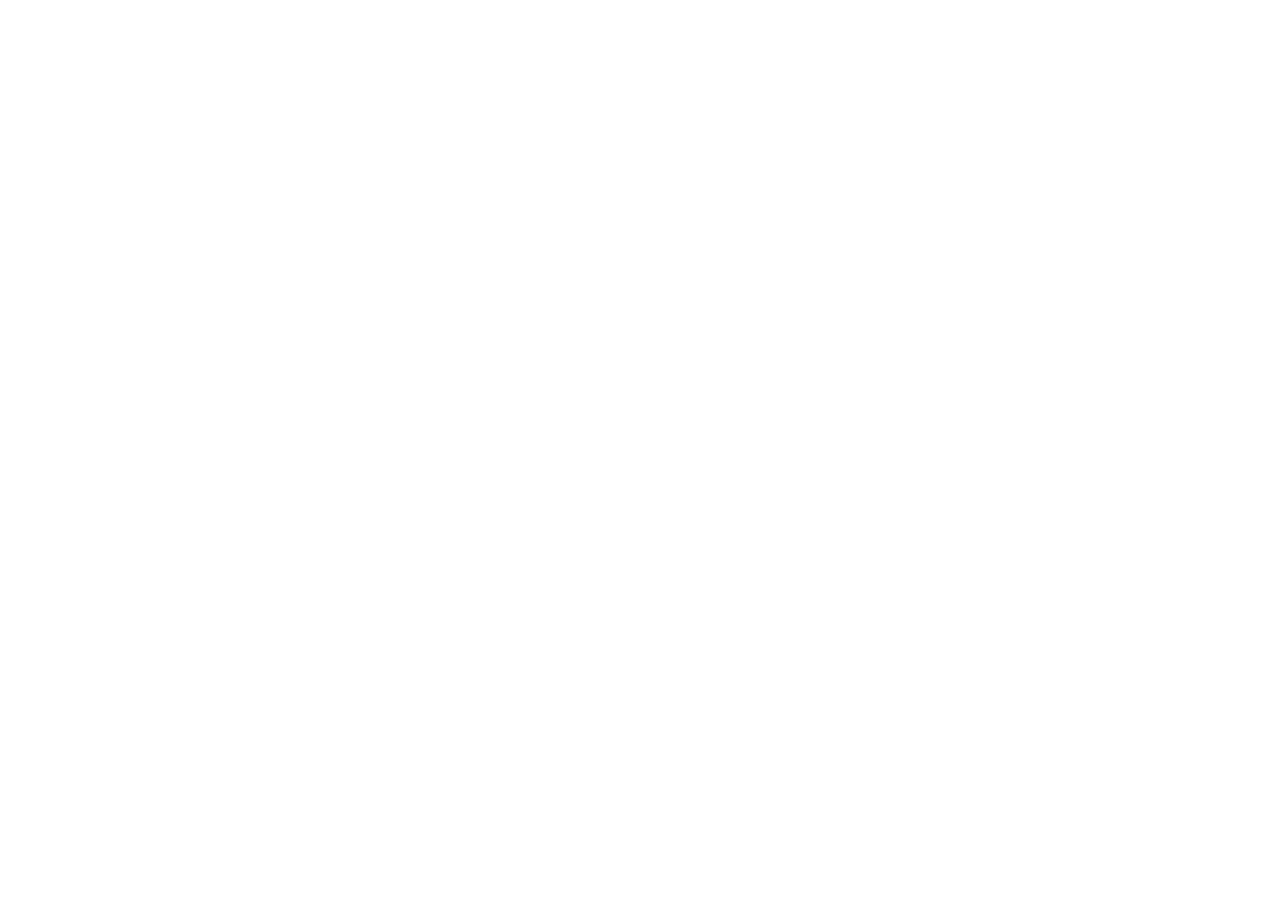
==== locais.html @ b17637d4 "add locais.html for tourist guide content" ====
<!DOCTYPE html>
<html lang="pt">
<head>
    <meta charset="UTF-8">
    <meta name="viewport" content="width=device-width, initial-scale=1.0">
    <title>Locais a Visitar</title>
</head>
<body>
    
</body>
</html>
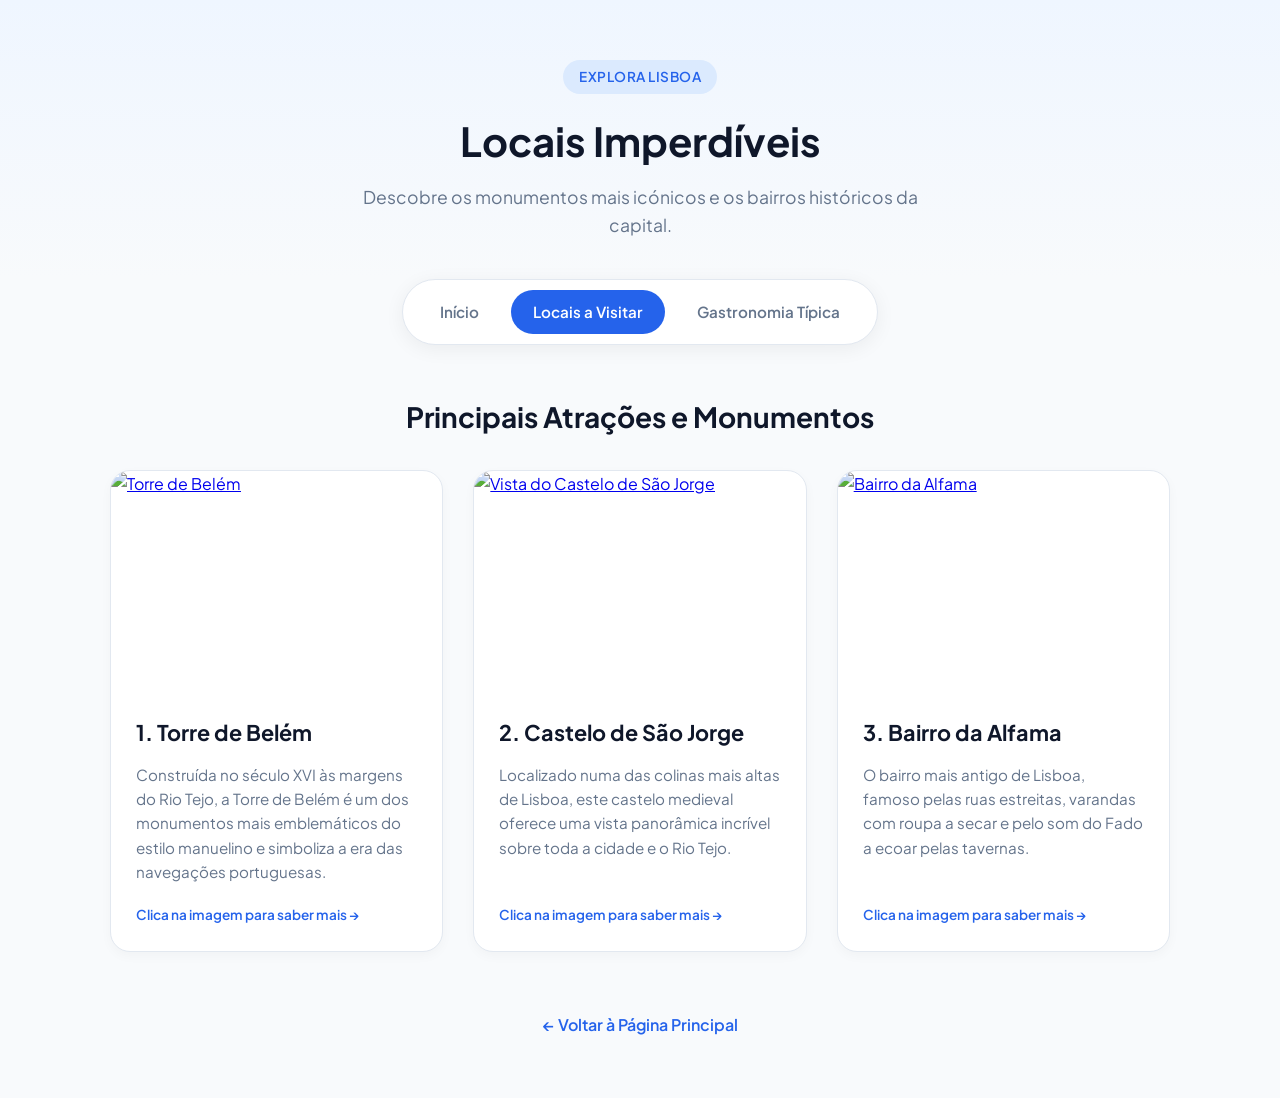
==== commit cf1951be: "add new pages for gastronomy and local attractions, update styles and structure" ====
--- a/locais.html
+++ b/locais.html
@@ -2,10 +2,70 @@
 <html lang="pt">
 <head>
     <meta charset="UTF-8">
+    <title>Guia de Lisboa - Locais a Visitar</title>
+    <link rel="stylesheet" href="style-locais.css">
     <meta name="viewport" content="width=device-width, initial-scale=1.0">
-    <title>Locais a Visitar</title>
 </head>
 <body>
+    <header class="hero">
+        <div class="badge-tag">Explora Lisboa</div>
+        <h1>Locais Imperdíveis</h1>
+        <p class="subtitle">Descobre os monumentos mais icónicos e os bairros históricos da capital.</p>
+    </header>
     
+    <nav class="nav-container">
+        <a href="index.html">Início</a>
+        <a href="locais.html" class="active">Locais a Visitar</a>
+        <a href="gastronomia.html">Gastronomia Típica</a>
+    </nav>
+    
+    <main class="container">
+        <h2 class="section-title">Principais Atrações e Monumentos</h2>
+        
+        <div class="cards-grid">
+            <div class="card">
+                <div class="card-img-wrapper">
+                    <a href="https://pt.wikipedia.org/wiki/Torre_de_Bel%C3%A9m" target="_blank">
+                        <img src="https://thumb.wikimedia.org/wikipedia/commons/thumb/f/fa/Bel%C3%A9m_Tower_in_Lisbon%2C_Portugal.jpg/330px-Bel%C3%A9m_Tower_in_Lisbon%2C_Portugal.jpg" alt="Torre de Belém">
+                    </a>
+                </div>
+                <div class="card-body">
+                    <h3>1. Torre de Belém</h3>
+                    <p>Construída no século XVI às margens do Rio Tejo, a Torre de Belém é um dos monumentos mais emblemáticos do estilo manuelino e simboliza a era das navegações portuguesas.</p>
+                    <span class="card-link-hint">Clica na imagem para saber mais &rarr;</span>
+                </div>
+            </div>
+
+            <div class="card">
+                <div class="card-img-wrapper">
+                    <a href="https://pt.wikipedia.org/wiki/Castelo_de_S%C3%A3o_Jorge" target="_blank">
+                        <img src="https://thumb.wikimedia.org/wikipedia/commons/thumb/1/17/Castelo_de_S%C3%A3o_Jorge_%2810251035013%29.jpg/330px-Castelo_de_S%C3%A3o_Jorge_%2810251035013%29.jpg" alt="Vista do Castelo de São Jorge">
+                    </a>
+                </div>
+                <div class="card-body">
+                    <h3>2. Castelo de São Jorge</h3>
+                    <p>Localizado numa das colinas mais altas de Lisboa, este castelo medieval oferece uma vista panorâmica incrível sobre toda a cidade e o Rio Tejo.</p>
+                    <span class="card-link-hint">Clica na imagem para saber mais &rarr;</span>
+                </div>
+            </div>
+
+            <div class="card">
+                <div class="card-img-wrapper">
+                    <a href="https://pt.wikipedia.org/wiki/Alfama" target="_blank">
+                        <img src="https://thumb.wikimedia.org/wikipedia/commons/thumb/c/c1/Alfama%2C_Lisboa_-_2010-09-09.jpg/250px-Alfama%2C_Lisboa_-_2010-09-09.jpg" alt="Bairro da Alfama">
+                    </a>
+                </div>
+                <div class="card-body">
+                    <h3>3. Bairro da Alfama</h3>
+                    <p>O bairro mais antigo de Lisboa, famoso pelas ruas estreitas, varandas com roupa a secar e pelo som do Fado a ecoar pelas tavernas.</p>
+                    <span class="card-link-hint">Clica na imagem para saber mais &rarr;</span>
+                </div>
+            </div>
+        </div>
+    </main>
+
+    <footer>
+        <p><a href="index.html">&larr; Voltar à Página Principal</a></p>
+    </footer>
 </body>
-</html>+</html>
--- a/style-locais.css
+++ b/style-locais.css
@@ -0,0 +1,190 @@
+@import url('https://fonts.googleapis.com/css2?family=Plus+Jakarta+Sans:wght@400;500;600;700&display=swap');
+
+:root {
+    --primary: #0f172a;
+    --accent: #2563eb;
+    --accent-hover: #1d4ed8;
+    --bg: #f8fafc;
+    --card-bg: #ffffff;
+    --text: #334155;
+    --text-muted: #64748b;
+    --border: #e2e8f0;
+}
+
+* {
+    box-sizing: border-box;
+    margin: 0;
+    padding: 0;
+}
+
+body {
+    font-family: 'Plus Jakarta Sans', sans-serif;
+    background-color: var(--bg);
+    color: var(--text);
+    line-height: 1.6;
+    padding-bottom: 60px;
+}
+
+/* Hero Header */
+.hero {
+    text-align: center;
+    padding: 60px 20px 40px;
+    background: linear-gradient(180deg, #eff6ff 0%, var(--bg) 100%);
+}
+
+.badge-tag {
+    display: inline-block;
+    padding: 6px 16px;
+    background-color: #dbeafe;
+    color: var(--accent);
+    font-weight: 600;
+    font-size: 0.85rem;
+    border-radius: 20px;
+    margin-bottom: 15px;
+    text-transform: uppercase;
+    letter-spacing: 0.5px;
+}
+
+.hero h1 {
+    font-size: 2.5rem;
+    font-weight: 700;
+    color: var(--primary);
+    margin-bottom: 10px;
+}
+
+.subtitle {
+    font-size: 1.1rem;
+    color: var(--text-muted);
+    max-width: 600px;
+    margin: 0 auto;
+}
+
+/* Nav */
+.nav-container {
+    display: flex;
+    justify-content: center;
+    gap: 10px;
+    background: var(--card-bg);
+    padding: 10px 15px;
+    width: max-content;
+    margin: 0 auto 50px auto;
+    border-radius: 50px;
+    box-shadow: 0 4px 20px rgba(0,0,0,0.06);
+    border: 1px solid var(--border);
+}
+
+.nav-container a {
+    text-decoration: none;
+    color: var(--text-muted);
+    font-weight: 600;
+    padding: 10px 22px;
+    border-radius: 30px;
+    transition: all 0.25s ease;
+    font-size: 0.95rem;
+}
+
+.nav-container a:hover {
+    color: var(--accent);
+}
+
+.nav-container a.active {
+    background-color: var(--accent);
+    color: white;
+}
+
+/* Container */
+.container {
+    max-width: 1100px;
+    margin: 0 auto;
+    padding: 0 20px;
+}
+
+.section-title {
+    font-size: 1.75rem;
+    color: var(--primary);
+    font-weight: 700;
+    margin-bottom: 30px;
+    text-align: center;
+}
+
+/* Card Grid */
+.cards-grid {
+    display: grid;
+    grid-template-columns: repeat(auto-fit, minmax(310px, 1fr));
+    gap: 30px;
+}
+
+.card {
+    background: var(--card-bg);
+    border-radius: 20px;
+    overflow: hidden;
+    border: 1px solid var(--border);
+    box-shadow: 0 4px 12px rgba(0,0,0,0.03);
+    transition: transform 0.3s ease, box-shadow 0.3s ease;
+    display: flex;
+    flex-direction: column;
+}
+
+.card:hover {
+    transform: translateY(-6px);
+    box-shadow: 0 16px 32px rgba(0,0,0,0.08);
+}
+
+.card-img-wrapper {
+    height: 220px;
+    overflow: hidden;
+    position: relative;
+}
+
+.card-img-wrapper img {
+    width: 100%;
+    height: 100%;
+    object-fit: cover;
+    transition: transform 0.5s ease;
+}
+
+.card:hover .card-img-wrapper img {
+    transform: scale(1.06);
+}
+
+.card-body {
+    padding: 25px;
+    display: flex;
+    flex-direction: column;
+    flex-grow: 1;
+}
+
+.card-body h3 {
+    font-size: 1.35rem;
+    color: var(--primary);
+    font-weight: 700;
+    margin-bottom: 12px;
+}
+
+.card-body p {
+    color: var(--text-muted);
+    font-size: 0.95rem;
+    margin-bottom: 20px;
+    flex-grow: 1;
+}
+
+.card-link-hint {
+    font-size: 0.85rem;
+    font-weight: 600;
+    color: var(--accent);
+}
+
+footer {
+    text-align: center;
+    margin-top: 60px;
+}
+
+footer a {
+    color: var(--accent);
+    text-decoration: none;
+    font-weight: 600;
+}
+
+footer a:hover {
+    text-decoration: underline;
+}
